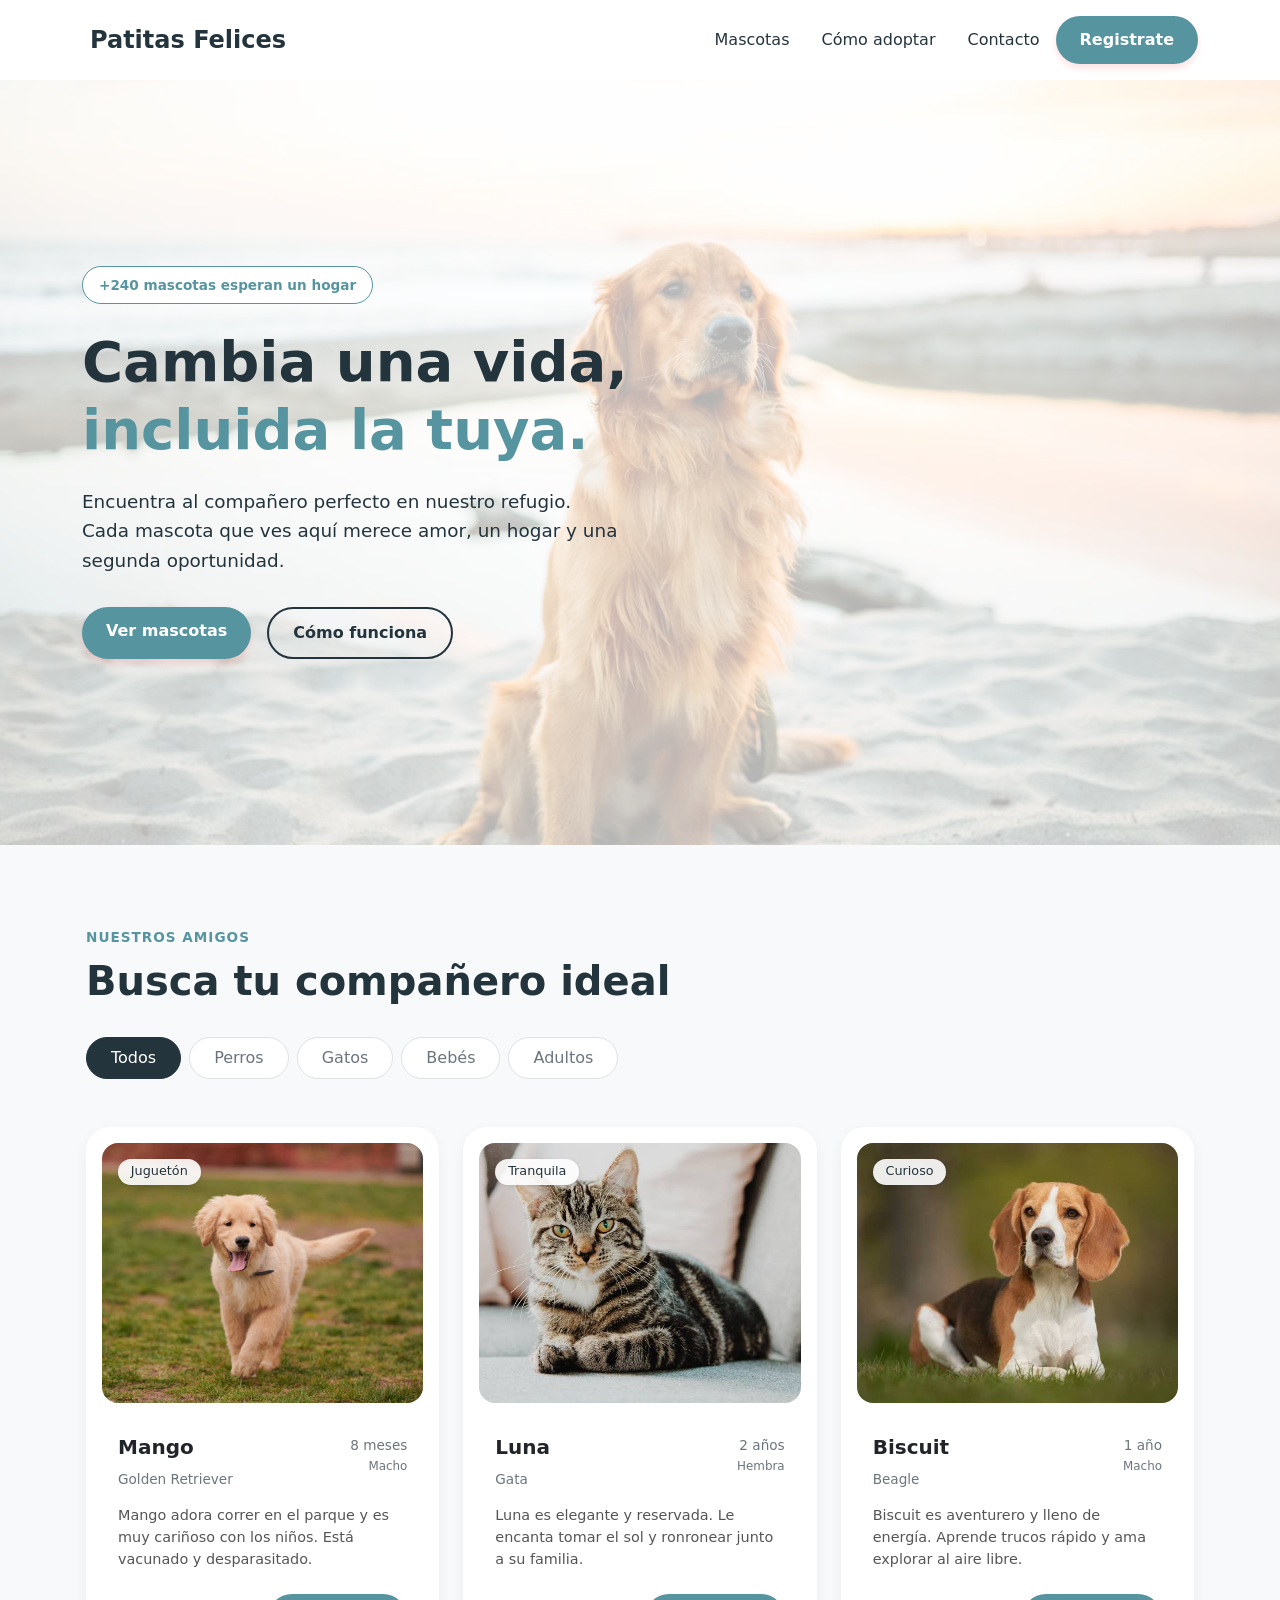
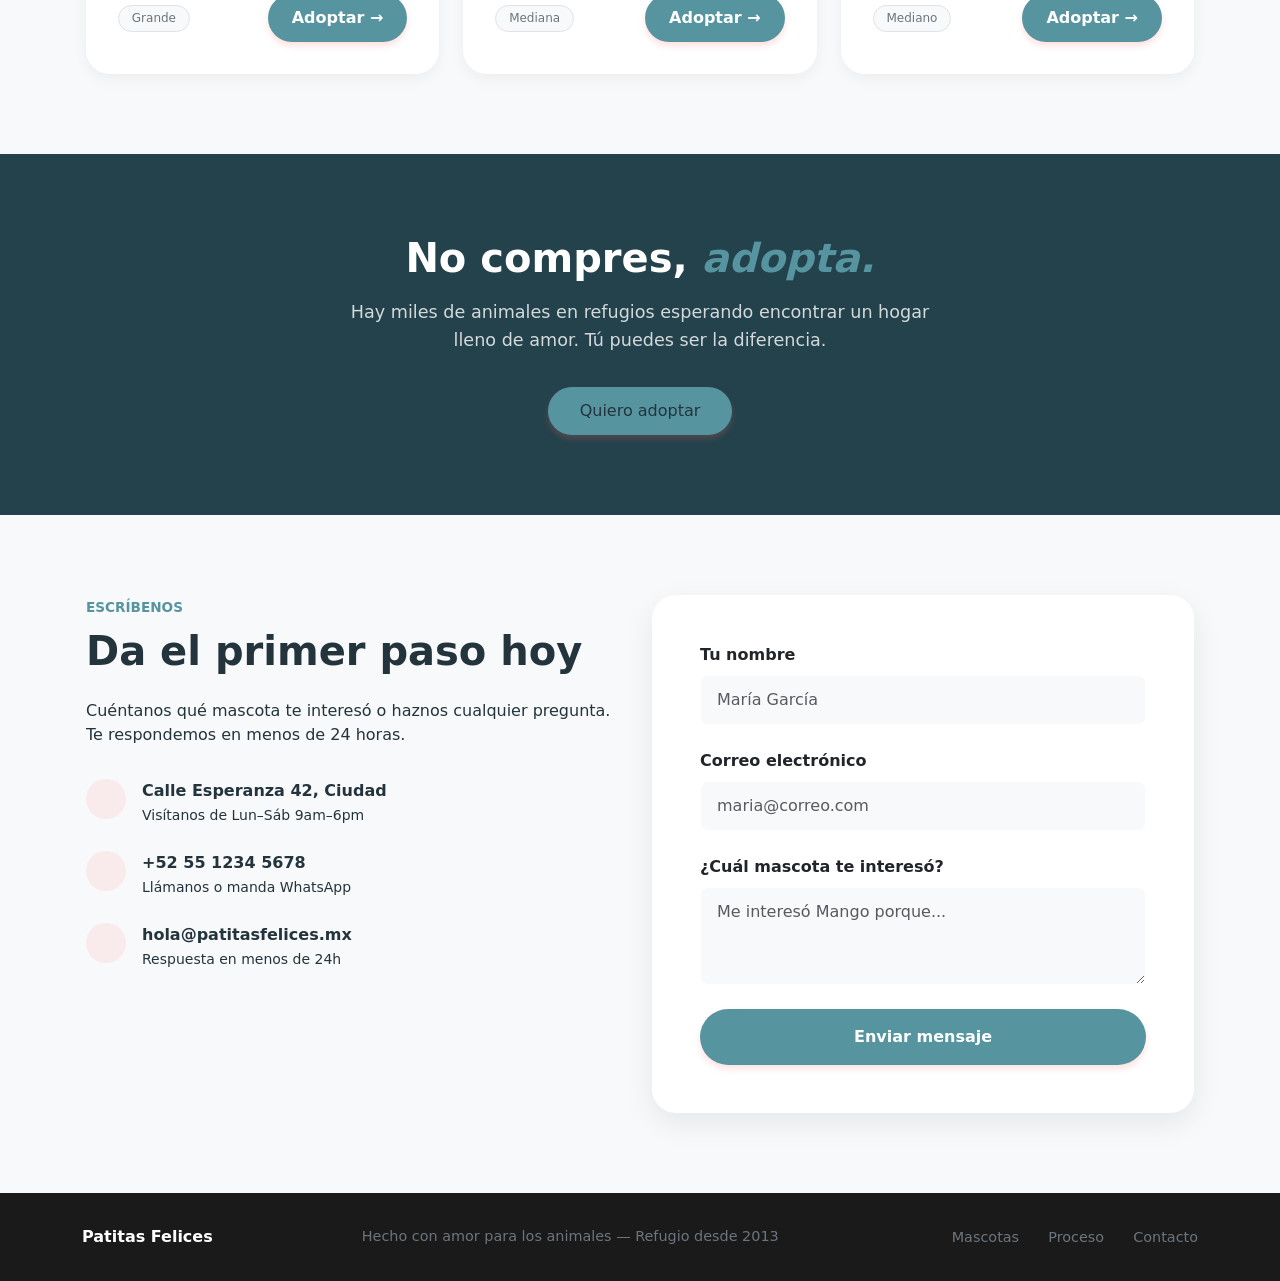
==== index.html @ 2937ca24 "Add files via upload" ====
<!DOCTYPE html>
<html lang="es">
<head>
    <meta charset="UTF-8">
    <meta name="viewport" content="width=device-width, initial-scale=1.0">
    <title>Patitas Felices - Inicio</title>
    <link href="https://cdn.jsdelivr.net/npm/bootstrap@5.3.2/dist/css/bootstrap.min.css" rel="stylesheet">
    <link rel="stylesheet" href="https://cdn.jsdelivr.net/npm/bootstrap-icons@1.11.1/font/bootstrap-icons.css">
    <link rel="stylesheet" href="estilos/sytless.css">
</head>

<body>

    <nav class="navbar navbar-expand-lg">
        <div class="container">
            <a class="navbar-brand" href="index.html">
                <span></span> Patitas Felices
            </a>
            <button class="navbar-toggler" type="button" data-bs-toggle="collapse" data-bs-target="#navbarNav">
                <span class="navbar-toggler-icon"></span>
            </button>
            <div class="collapse navbar-collapse" id="navbarNav">
                <ul class="navbar-nav ms-auto align-items-lg-center">
                    <li class="nav-item"><a class="nav-link" href="paginas/mascotas.html">Mascotas</a></li>
                    <li class="nav-item"><a class="nav-link" href="paginas/adoptar.html">Cómo adoptar</a></li>
                    <li class="nav-item"><a class="nav-link" href="paginas/contacto.html">Contacto</a></li>
                    <li class="nav-item">
                        <button class="btn custom-btn">Registrate</button>
                    </li>
                </ul>
            </div>
        </div>
    </nav>

    <header class="hero-section position-relative overflow-hidden">
        <img src="Img/perro.jpg" alt="Fondo Patitas Felices" class="hero-bg-img">
        
        <div class="hero-overlay d-flex align-items-center">
            <div class="container">
                <div class="row">
                    <div class="col-lg-7 col-md-9">
                        <div class="hero-badge">
                            +240 mascotas esperan un hogar
                        </div>
                        <h1>Cambia una vida, <span>incluida la tuya.</span></h1>
                        <p>Encuentra al compañero perfecto en nuestro refugio. Cada mascota que ves aquí merece amor, un hogar y una segunda oportunidad.</p>
                        <div class="hero-buttons">
                            <a href="mascotas.html" class="btn custom-btn">Ver mascotas</a>
                            <a href="adoptar.html" class="btn custom-btn-outline">Cómo funciona</a>
                        </div>
                    </div>
                </div>
            </div>
        </div>
    </header>

    <section class="container mascotas-section">
        <div class="section-title">
            <span>NUESTROS AMIGOS</span>
            <h2>Busca tu compañero ideal</h2>
        </div>

        <div class="filter-buttons">
            <button class="btn active">Todos</button>
            <button class="btn">Perros</button>
            <button class="btn">Gatos</button>
            <button class="btn">Bebés</button>
            <button class="btn">Adultos</button>
        </div>

        <div class="row">
            <div class="col-md-4">
                <div class="card mascota-card">
                    <div class="card-img-container">
                        <img src="Img/perrito1.jpg" class="img-fluid" alt="Mango">
                        <span class="badge custom-badge">Juguetón</span>
                    </div>
                    <div class="card-body">
                        <h3>Mango</h3>
                        <span class="mascota-edad">8 meses<br><small>Macho</small></span>
                        <p class="mascota-raza">Golden Retriever</p>
                        <p class="mascota-desc">Mango adora correr en el parque y es muy cariñoso con los niños. Está vacunado y desparasitado.</p>
                        <div class="card-actions">
                            <span class="badge size-badge">Grande</span>
                            <button class="btn custom-btn" data-bs-toggle="modal" data-bs-target="#modalAdopcion">Adoptar &rarr;</button>
                        </div>
                    </div>
                </div>
            </div>

            <div class="col-md-4">
                <div class="card mascota-card">
                    <div class="card-img-container">
                        <img src="Img/gato1.jpg" class="img-fluid" alt="Luna">
                        <span class="badge custom-badge">Tranquila</span>
                    </div>
                    <div class="card-body">
                        <h3>Luna</h3>
                        <span class="mascota-edad">2 años<br><small>Hembra</small></span>
                        <p class="mascota-raza">Gata</p>
                        <p class="mascota-desc">Luna es elegante y reservada. Le encanta tomar el sol y ronronear junto a su familia.</p>
                        <div class="card-actions">
                            <span class="badge size-badge">Mediana</span>
                            <button class="btn custom-btn" data-bs-toggle="modal" data-bs-target="#modalAdopcion">Adoptar &rarr;</button>
                        </div>
                    </div>
                </div>
            </div>

            <div class="col-md-4">
                <div class="card mascota-card">
                    <div class="card-img-container">
                        <img src="Img/perro3.jpg" class="img-fluid" alt="Biscuit">
                        <span class="badge custom-badge">Curioso</span>
                    </div>
                    <div class="card-body">
                        <h3>Biscuit</h3>
                        <span class="mascota-edad">1 año<br><small>Macho</small></span>
                        <p class="mascota-raza">Beagle</p>
                        <p class="mascota-desc">Biscuit es aventurero y lleno de energía. Aprende trucos rápido y ama explorar al aire libre.</p>
                        <div class="card-actions">
                            <span class="badge size-badge">Mediano</span>
                            <button class="btn custom-btn" data-bs-toggle="modal" data-bs-target="#modalAdopcion">Adoptar &rarr;</button>
                        </div>
                    </div>
                </div>
            </div>
        </div>
    </section>

    <section class="banner-adopcion">
        <div class="container banner-content">
            <h2>No compres, <span>adopta.</span></h2>
            <p>Hay miles de animales en refugios esperando encontrar un hogar lleno de amor. Tú puedes ser la diferencia.</p>
            <button class="btn custom-btn"><a class="nav-link" href="mascotas.html">Quiero adoptar</a></button>
        </div>
    </section>

    <section id="contacto" class="container contacto-section">
        <div class="row">
            <div class="col-lg-6 contacto-info">
                <span>ESCRÍBENOS</span>
                <h2>Da el primer paso hoy</h2>
                <p>Cuéntanos qué mascota te interesó o haznos cualquier pregunta. Te respondemos en menos de 24 horas.</p>

                <ul class="lista-contacto">
                    <li>
                        <div class="icono-contacto"></div>
                        <div>
                            <strong>Calle Esperanza 42, Ciudad</strong><br>
                            <small>Visítanos de Lun–Sáb 9am–6pm</small>
                        </div>
                    </li>
                    <li>
                        <div class="icono-contacto"></div>
                        <div>
                            <strong>+52 55 1234 5678</strong><br>
                            <small>Llámanos o manda WhatsApp</small>
                        </div>
                    </li>
                    <li>
                        <div class="icono-contacto"></div>
                        <div>
                            <strong>hola@patitasfelices.mx</strong><br>
                            <small>Respuesta en menos de 24h</small>
                        </div>
                    </li>
                </ul>
            </div>

            <div class="col-lg-6">
                <div class="card form-card">
                    <div class="card-body">
                        <form id="formContacto">
                            <div class="form-group">
                                <label class="form-label">Tu nombre</label>
                                <input type="text" class="form-control" placeholder="María García" required>
                            </div>
                            <div class="form-group">
                                <label class="form-label">Correo electrónico</label>
                                <input type="email" class="form-control" placeholder="maria@correo.com" required>
                            </div>
                            <div class="form-group">
                                <label class="form-label">¿Cuál mascota te interesó?</label>
                                <textarea class="form-control" rows="3" placeholder="Me interesó Mango porque..." required></textarea>
                            </div>
                            <button type="submit" class="btn custom-btn">Enviar mensaje</button>
                        </form>
                    </div>
                </div>
            </div>
        </div>
    </section>

    <footer class="footer-section">
        <div class="container footer-content">
            <div class="footer-logo">
                <span>Patitas Felices</span>
            </div>
            <p>Hecho con amor para los animales — Refugio desde 2013</p>
            <div class="footer-links">
                <a href="catalogo.html">Mascotas</a>
                <a href="#contacto">Proceso</a>
                <a href="#contacto">Contacto</a>
            </div>
        </div>
    </footer>

    <div class="modal fade" id="modalAdopcion" tabindex="-1" aria-hidden="true">
        <div class="modal-dialog">
            <div class="modal-content">
                <div class="modal-header">
                    <h5 class="modal-title">Solicitud de Adopción</h5>
                    <button type="button" class="btn-close" data-bs-dismiss="modal" aria-label="Close"></button>
                </div>
                <div class="modal-body">
                    <form id="formAdopcionModal">
                        <div class="form-group">
                            <label class="form-label">Nombre Completo</label>
                            <input type="text" class="form-control" required placeholder="Ingresa tu nombre">
                        </div>
                        <div class="form-group">
                            <label class="form-label">Teléfono / Celular</label>
                            <input type="tel" class="form-control" required placeholder="Ej. 999888777">
                        </div>
                        <div class="form-group">
                            <label class="form-label">¿Por qué deseas adoptar?</label>
                            <textarea class="form-control" rows="3" required placeholder="Cuéntanos un poco sobre tu hogar..."></textarea>
                        </div>
                        <button type="submit" class="btn custom-btn">Enviar Solicitud</button>
                    </form>
                </div>
            </div>
        </div>
    </div>

    <script src="https://cdn.jsdelivr.net/npm/bootstrap@5.3.2/dist/js/bootstrap.bundle.min.js"></script>
    <script src="../Avance-1 mrc/Js/script.js"></script>

</body>
</html>
---- estilos/sytless.css ----
:root {
    --primary-color: #5695a0; /* Color coral/naranja */
    --primary-hover: #f16262;
    --dark-text: #24343d;
    --muted-text: #6c757d;
    --bg-light: #f8f9fa;
    --bg-dark: #24424c;
    --white: #ffffff;
    --border-radius-lg: 1.5rem;
    --border-radius-pill: 50px;
    --font-family: 'Segoe UI', system-ui, -apple-system, sans-serif;
}

body {
    font-family: var(--font-family);
    color: var(--dark-text);
    background-color: var(--bg-light);
}

/* =========================================
   BOTONES PERSONALIZADOS
   ========================================= */
.custom-btn, .custom-btn-outline {
    display: inline-block;
    padding: 0.75rem 1.5rem;
    border-radius: var(--border-radius-pill);
    font-weight: 600;
    text-decoration: none;
    text-align: center;
    cursor: pointer;
    border: none;
    transition: all 0.3s ease;
}

.custom-btn {
    background-color: var(--primary-color);
    color: var(--white);
    box-shadow: 0 4px 6px rgba(255, 107, 107, 0.2);
}

.custom-btn:hover {
    background-color: var(--primary-hover);
    color: var(--white);
    transform: translateY(-2px);
}

.custom-btn-outline {
    background-color: transparent;
    color: var(--dark-text);
    border: 2px solid var(--dark-text);
}

.custom-btn-outline:hover {
    background-color: var(--dark-text);
    color: var(--white);
}

/* =========================================
   NAVBAR
   ========================================= */
.navbar {
    background-color: var(--white);
    padding: 1rem 0;
    box-shadow: 0 2px 10px rgba(0,0,0,0.05);
    
}

.navbar-brand {
    font-weight: 700;
    font-size: 1.5rem;
    color: var(--dark-text) !important;
    display: flex;
    align-items: center;
    gap: 0.5rem;
}

.nav-link {
    font-weight: 500;
    color: var(--dark-text) !important;
    margin: 0 0.5rem;
    transition: color 0.3s ease;
}

.nav-link:hover {
    color: var(--primary-color) !important;
}

/* =========================================
   HERO SECTION
   ========================================= */
.hero-section {
    position: relative;
    min-height: 85vh;
    display: flex;
    align-items: center;
}

/* Imagen de fondo limpia que cubre toda la sección */
.hero-bg-img {
    position: absolute;
    top: 0;
    left: 0;
    width: 100%;
    height: 100%;
    object-fit: cover;
    object-position: center right;
    z-index: 1;
}

/* Capa plana de fondo sin degradados ni sombras */
.hero-overlay {
    position: relative;
    width: 100%;
    height: 100%;
    min-height: 85vh;
    background-color: rgba(255, 255, 255, 0.7);
    z-index: 2;
    padding: 4rem 0;
}

.hero-badge {
    display: inline-flex;
    align-items: center;
    background-color: var(--white);
    color: var(--primary-color);
    border: 1px solid var(--primary-color);
    padding: 0.5rem 1rem;
    border-radius: var(--border-radius-pill);
    font-weight: 700;
    font-size: 0.85rem;
    margin-bottom: 1.5rem;
}

.hero-section h1 {
    font-size: 3.5rem;
    font-weight: 800;
    line-height: 1.2;
    margin-bottom: 1.5rem;
    color: var(--dark-text);
}

.hero-section h1 span {
    color: var(--primary-color);
}

.hero-section p {
    font-size: 1.15rem;
    color: var(--dark-text);
    margin-bottom: 2rem;
    line-height: 1.6;
    max-width: 540px;
}

.hero-buttons {
    display: flex;
    gap: 1rem;
    flex-wrap: wrap;
}

/* =========================================
   SECCIÓN MASCOTAS & FILTROS
   ========================================= */
.mascotas-section {
    padding: 5rem 1rem;
}

.section-title {
    margin-bottom: 2rem;
}

.section-title span {
    color: var(--primary-color);
    font-weight: 700;
    font-size: 0.85rem;
    letter-spacing: 1px;
}

.section-title h2 {
    font-size: 2.5rem;
    font-weight: 800;
    margin-top: 0.5rem;
}

.filter-buttons {
    display: flex;
    gap: 0.5rem;
    flex-wrap: wrap;
    margin-bottom: 3rem;
}

.filter-buttons .btn {
    background-color: var(--white);
    border: 1px solid #dee2e6;
    color: var(--muted-text);
    border-radius: var(--border-radius-pill);
    padding: 0.5rem 1.5rem;
    transition: all 0.3s ease;
}

.filter-buttons .btn.active, 
.filter-buttons .btn:hover {
    background-color: var(--dark-text);
    color: var(--white);
    border-color: var(--dark-text);
}

/* Tarjetas de Mascotas */
.mascota-card {
    background: var(--white);
    border: none;
    border-radius: var(--border-radius-lg);
    padding: 1rem;
    box-shadow: 0 5px 15px rgba(0,0,0,0.05);
    height: 100%;
    transition: transform 0.3s ease, box-shadow 0.3s ease;
}

.mascota-card:hover {
    transform: translateY(-5px);
    box-shadow: 0 15px 30px rgba(0,0,0,0.1);
}

.card-img-container {
    position: relative;
    height: 260px;
    border-radius: 1rem;
    overflow: hidden;
    margin-bottom: 1rem;
}

.card-img-container img {
    width: 100%;
    height: 100%;
    object-fit: cover;
}

.custom-badge {
    position: absolute;
    top: 1rem;
    left: 1rem;
    background: rgba(255, 255, 255, 0.9);
    color: var(--dark-text);
    padding: 0.4rem 0.8rem;
    border-radius: var(--border-radius-pill);
    font-weight: 500;
    font-size: 0.8rem;
    box-shadow: 0 2px 5px rgba(0,0,0,0.1);
}

.mascota-card h3 {
    font-size: 1.25rem;
    font-weight: 700;
    margin: 0;
    display: inline-block;
}

.mascota-edad {
    float: right;
    text-align: right;
    color: var(--muted-text);
    font-size: 0.85rem;
}

.mascota-raza {
    color: var(--muted-text);
    font-size: 0.85rem;
    margin: 0.5rem 0 1rem 0;
}

.mascota-desc {
    color: #555;
    font-size: 0.9rem;
    line-height: 1.5;
    margin-bottom: 1.5rem;
}

.card-actions {
    display: flex;
    justify-content: space-between;
    align-items: center;
    margin-top: auto;
}

.size-badge {
    background: var(--bg-light);
    border: 1px solid #dee2e6;
    color: var(--muted-text);
    padding: 0.4rem 0.8rem;
    border-radius: var(--border-radius-pill);
    font-weight: 400;
}

/* =========================================
   BANNER ADOPCIÓN
   ========================================= */
.banner-adopcion {
    background-color: var(--bg-dark);
    color: var(--white);
    text-align: center;
    padding: 5rem 1rem;
}

.banner-icon {
    font-size: 2.5rem;
    margin-bottom: 1rem;
}

.banner-adopcion h2 {
    font-size: 2.5rem;
    font-weight: 800;
    margin-bottom: 1rem;
}

.banner-adopcion span {
    color: var(--primary-color);
    font-style: italic;
}

.banner-adopcion p {
    font-size: 1.1rem;
    opacity: 0.8;
    max-width: 600px;
    margin: 0 auto 2rem auto;
    line-height: 1.6;
}

/* =========================================
   SECCIÓN CONTACTO
   ========================================= */
.contacto-section {
    padding: 5rem 1rem;
}

.contacto-info {
    margin-bottom: 3rem;
}

.contacto-info > span {
    color: var(--primary-color);
    font-weight: 700;
    font-size: 0.85rem;
}

.contacto-info h2 {
    font-size: 2.5rem;
    font-weight: 800;
    margin: 0.5rem 0 1.5rem 0;
}

.lista-contacto {
    list-style: none;
    padding: 0;
    margin-top: 2rem;
    display: flex;
    flex-direction: column;
    gap: 1.5rem;
}

.lista-contacto li {
    display: flex;
    align-items: flex-start;
    gap: 1rem;
}

.icono-contacto {
    background-color: rgba(255, 107, 107, 0.1);
    color: var(--primary-color);
    width: 40px;
    height: 40px;
    border-radius: 50%;
    display: flex;
    align-items: center;
    justify-content: center;
    font-size: 1.2rem;
}

.form-card {
    background: var(--white);
    border: none;
    border-radius: var(--border-radius-lg);
    box-shadow: 0 10px 30px rgba(0,0,0,0.08);
    padding: 2rem;
}

.form-group {
    margin-bottom: 1.5rem;
}

.form-label {
    font-weight: 600;
    margin-bottom: 0.5rem;
    display: block;
}

.form-control {
    width: 100%;
    padding: 0.75rem 1rem;
    background-color: var(--bg-light);
    border: 1px solid transparent;
    border-radius: 0.5rem;
    transition: border-color 0.3s ease;
}

.form-control:focus {
    outline: none;
    border-color: var(--primary-color);
    background-color: var(--white);
}

.form-card .custom-btn {
    width: 100%;
    padding: 1rem;
}

/* =========================================
   FOOTER
   ========================================= */
.footer-section {
    background-color: #1a1a1a;
    color: var(--white);
    padding: 2rem 0;
}

.footer-content {
    display: flex;
    justify-content: space-between;
    align-items: center;
    flex-wrap: wrap;
    gap: 1rem;
}

.footer-logo {
    display: flex;
    align-items: center;
    gap: 0.5rem;
    font-weight: 700;
}

.footer-section p {
    margin: 0;
    color: var(--muted-text);
    font-size: 0.9rem;
}

.footer-links a {
    color: var(--muted-text);
    text-decoration: none;
    margin-left: 1.5rem;
    font-size: 0.9rem;
    transition: color 0.3s ease;
}

.footer-links a:hover {
    color: var(--white);
}

/* =========================================
   MODAL DETALLES DE MASCOTA
   ========================================= */

.modal-content {
 
 
transition: transform 0.3s ease;
.modal-header { background-color: var(--primary-color); border-bottom: none; padding: 1.2rem 1.5rem; }

}

.modal.show .modal-dialog {
    transform: translateY(0);
}
    


/* =========================================
   PÁGINA: CÓMO ADOPTAR
   ========================================= */

.adopt-process-section {
    padding: 4rem 0;
    text-align: center;
}

.process-header {
    margin-bottom: 3.5rem;
}

.process-header span {
    color: var(--primary-color, #0d6efd); /* Asegúrate de tener esta variable definida */
    font-weight: 700;
    letter-spacing: 1px;
}

.process-header h2 {
    font-weight: 800;
    margin-top: 0.5rem;
}

.process-header p {
    color: var(--muted-text, #6c757d);
    max-width: 600px;
    margin: 1rem auto 0 auto;
}

.step-card {
    background: var(--white, #ffffff);
    padding: 2rem 1.5rem;
    border-radius: 1rem; /* var(--border-radius-lg) */
    box-shadow: 0 5px 15px rgba(0,0,0,0.05);
    position: relative;
    height: 100%;
    display: flex;
    flex-direction: column; /* Asegura que el contenido interno de la tarjeta se alinee bien */
}

.step-number {
    background-color: var(--primary-color, #0d6efd);
    color: var(--white, #ffffff);
    width: 40px;
    height: 40px;
    border-radius: 50%;
    display: flex;
    align-items: center;
    justify-content: center;
    font-size: 1.2rem;
    font-weight: bold;
    position: absolute;
    top: -20px;
    left: 50%;
    transform: translateX(-50%);
}

.step-img-placeholder {
    background-color: var(--bg-light, #f8f9fa);
    height: 160px;
    border-radius: 1rem;
    margin: 1.5rem 0;
    border: 2px dashed #dee2e6;
    overflow: hidden;
}

.step-img-placeholder img {
    width: 100%;
    height: 100%;
    object-fit: cover;
}

.step-card h3 {
    font-size: 1.15rem;
    font-weight: 700;
    margin-bottom: 0.5rem;
}

.step-card p {
    color: var(--muted-text, #6c757d);
    font-size: 0.9rem;
}   margin: 0;
 


/* =========================================
   MEDIA QUERIES (Responsividad)
   ========================================= */
@media (max-width: 991px) {
    .hero-section h1 {
        font-size: 2.8rem;
    }

    .hero-floating-card {
        left: 0;
    }

    .footer-content {
        flex-direction: column;
        text-align: center;
    }

    .footer-links a {
        margin: 0 0.75rem;
 

   }
}
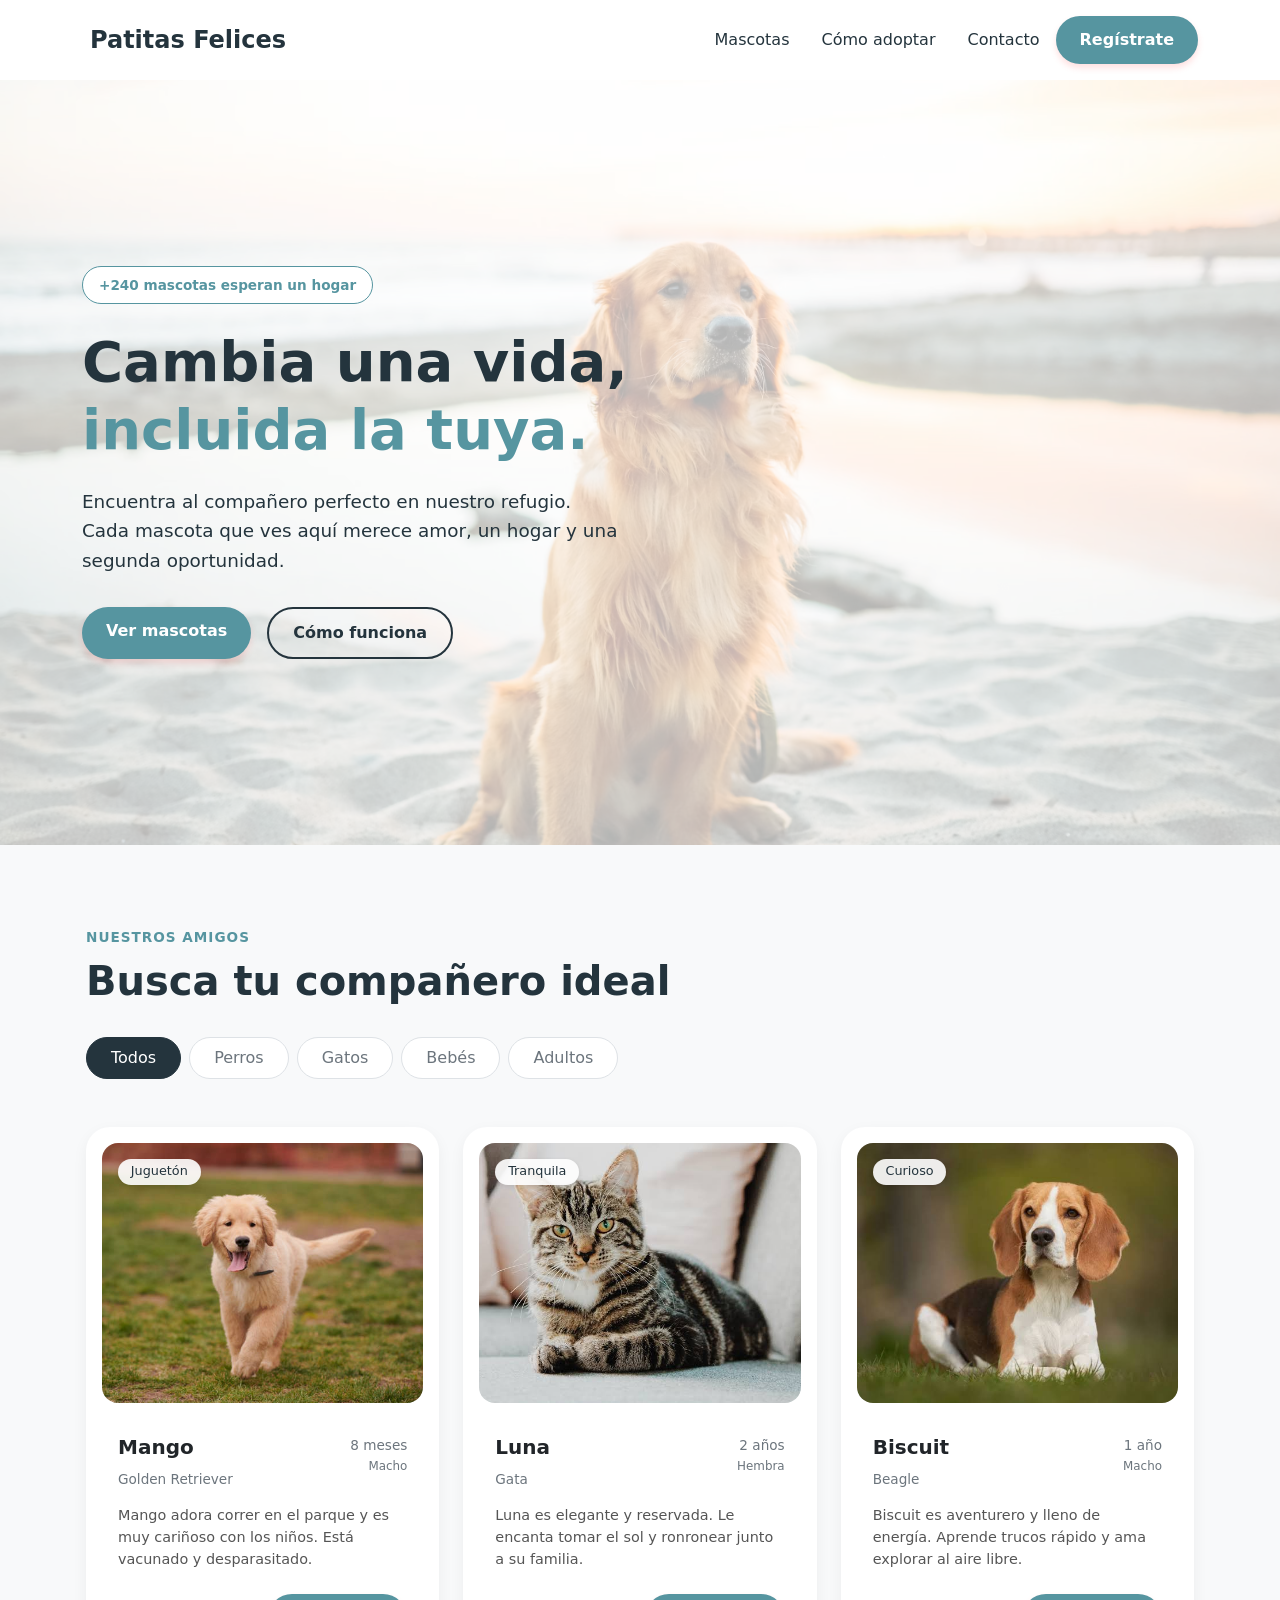
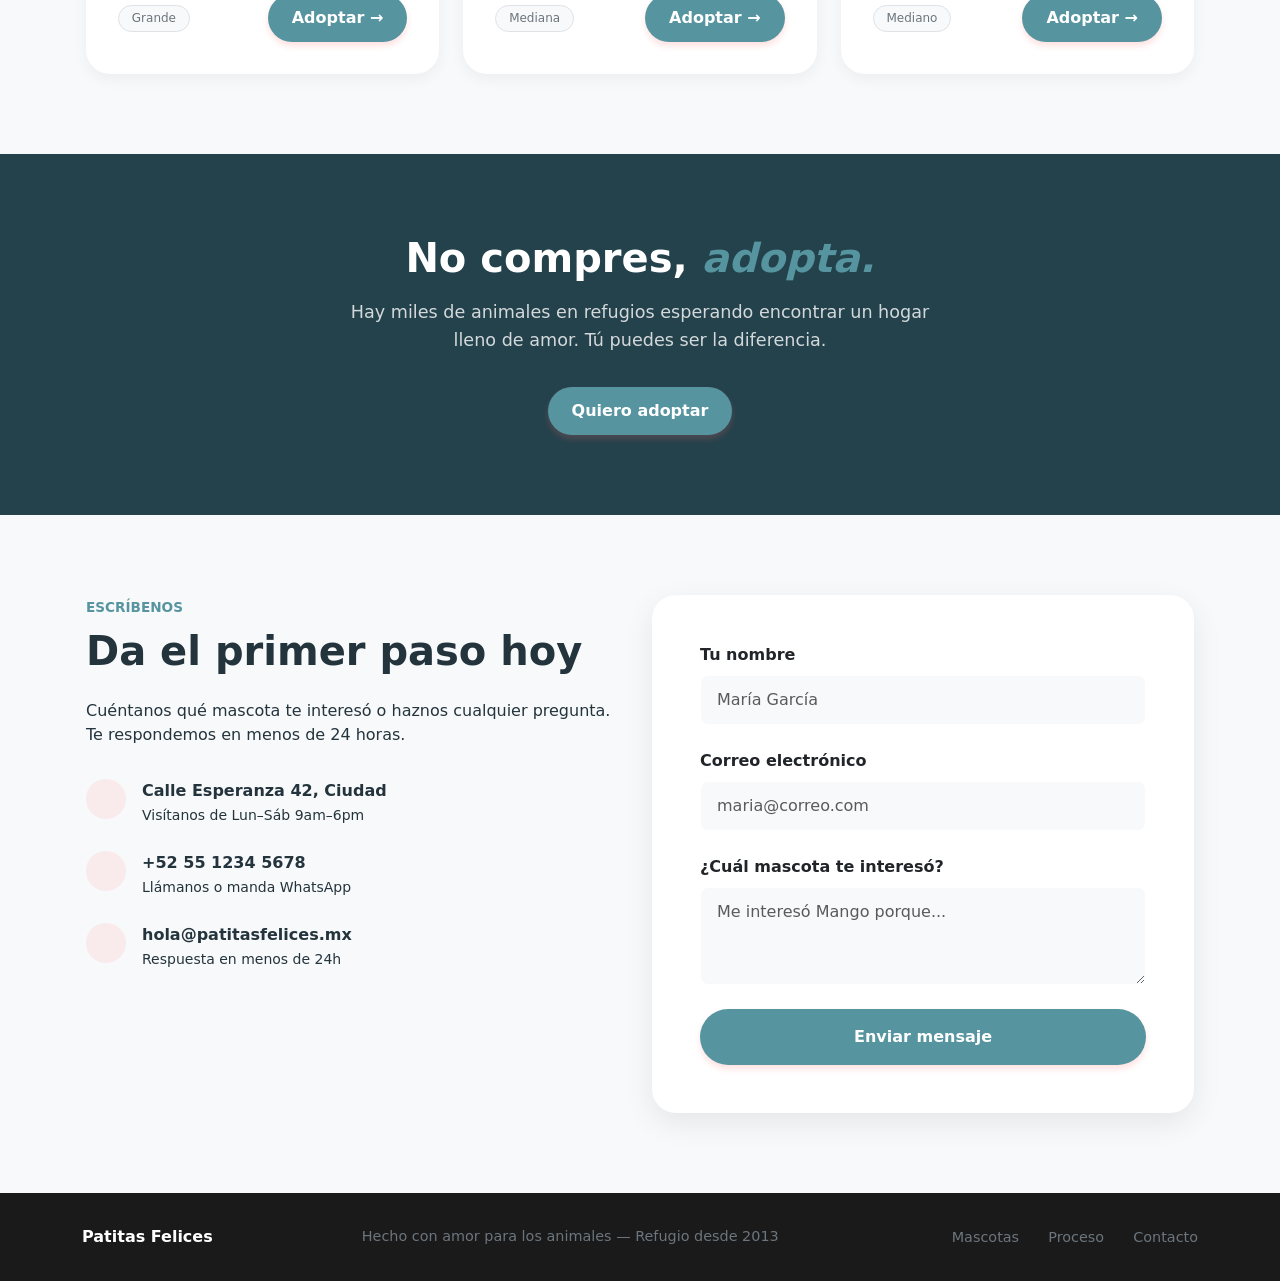
==== commit 83afae1f: "primer commit" ====
--- a/index.html
+++ b/index.html
@@ -25,7 +25,7 @@
                     <li class="nav-item"><a class="nav-link" href="paginas/adoptar.html">Cómo adoptar</a></li>
                     <li class="nav-item"><a class="nav-link" href="paginas/contacto.html">Contacto</a></li>
                     <li class="nav-item">
-                        <button class="btn custom-btn">Registrate</button>
+                        <a href="paginas/cuentas/login.html" class="btn custom-btn">Regístrate</a>
                     </li>
                 </ul>
             </div>
@@ -45,8 +45,8 @@
                         <h1>Cambia una vida, <span>incluida la tuya.</span></h1>
                         <p>Encuentra al compañero perfecto en nuestro refugio. Cada mascota que ves aquí merece amor, un hogar y una segunda oportunidad.</p>
                         <div class="hero-buttons">
-                            <a href="mascotas.html" class="btn custom-btn">Ver mascotas</a>
-                            <a href="adoptar.html" class="btn custom-btn-outline">Cómo funciona</a>
+                            <a href="paginas/mascotas.html" class="btn custom-btn">Ver mascotas</a>
+                            <a href="paginas/adoptar.html" class="btn custom-btn-outline">Cómo funciona</a>
                         </div>
                     </div>
                 </div>
@@ -132,7 +132,7 @@
         <div class="container banner-content">
             <h2>No compres, <span>adopta.</span></h2>
             <p>Hay miles de animales en refugios esperando encontrar un hogar lleno de amor. Tú puedes ser la diferencia.</p>
-            <button class="btn custom-btn"><a class="nav-link" href="mascotas.html">Quiero adoptar</a></button>
+            <a class="btn custom-btn" href="paginas/mascotas.html">Quiero adoptar</a>
         </div>
     </section>
 
@@ -199,9 +199,9 @@
             </div>
             <p>Hecho con amor para los animales — Refugio desde 2013</p>
             <div class="footer-links">
-                <a href="catalogo.html">Mascotas</a>
-                <a href="#contacto">Proceso</a>
-                <a href="#contacto">Contacto</a>
+                <a href="paginas/mascotas.html">Mascotas</a>
+                <a href="paginas/adoptar.html">Proceso</a>
+                <a href="paginas/contacto.html">Contacto</a>
             </div>
         </div>
     </footer>
@@ -235,7 +235,7 @@
     </div>
 
     <script src="https://cdn.jsdelivr.net/npm/bootstrap@5.3.2/dist/js/bootstrap.bundle.min.js"></script>
-    <script src="../Avance-1 mrc/Js/script.js"></script>
+    <script src="Js/script.js"></script>
 
 </body>
 </html>
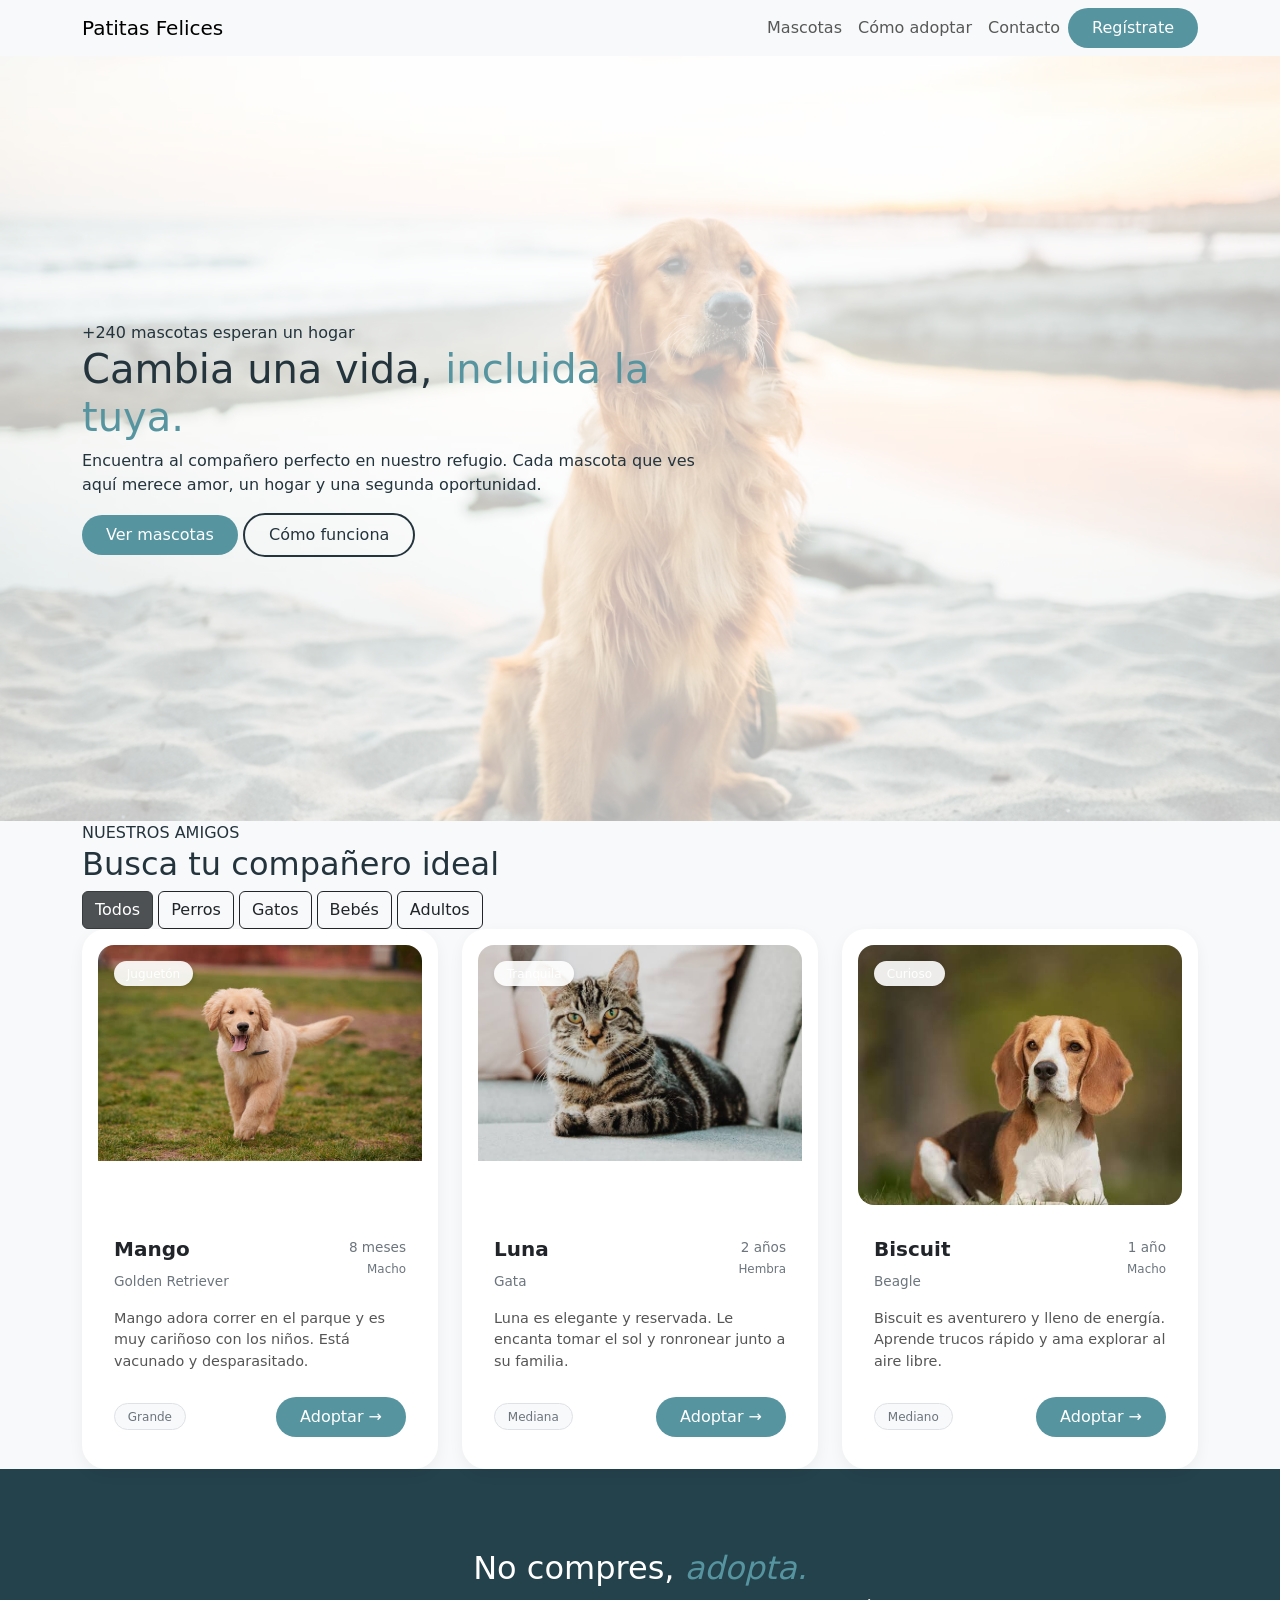
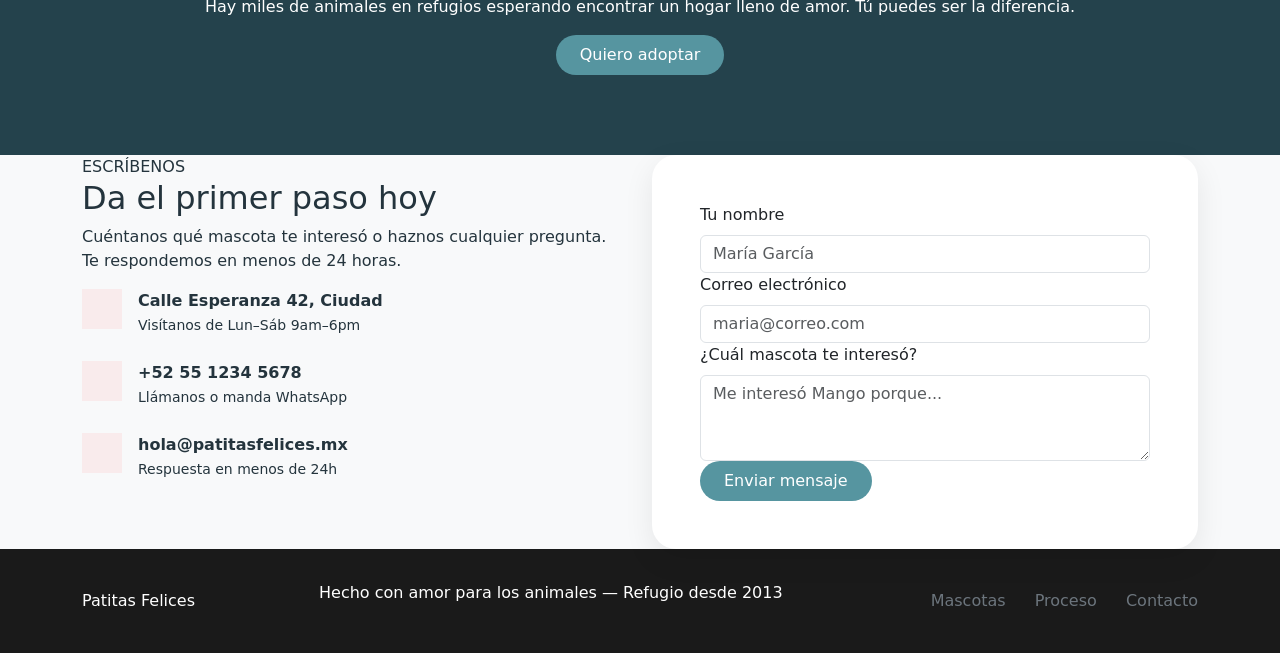
==== commit c526925b: "ultimo de verdad?" ====
--- a/index.html
+++ b/index.html
@@ -61,11 +61,11 @@
         </div>
 
         <div class="filter-buttons">
-            <button class="btn active">Todos</button>
-            <button class="btn">Perros</button>
-            <button class="btn">Gatos</button>
-            <button class="btn">Bebés</button>
-            <button class="btn">Adultos</button>
+            <button class="btn btn-dark active">Todos</button>
+            <button class="btn btn-outline-dark">Perros</button>
+            <button class="btn btn-outline-dark">Gatos</button>
+            <button class="btn btn-outline-dark">Bebés</button>
+            <button class="btn btn-outline-dark">Adultos</button>
         </div>
 
         <div class="row">
--- a/estilos/sytless.css
+++ b/estilos/sytless.css
@@ -1,583 +1,220 @@
-:root {
-    --primary-color: #5695a0; /* Color coral/naranja */
-    --primary-hover: #f16262;
-    --dark-text: #24343d;
-    --muted-text: #6c757d;
-    --bg-light: #f8f9fa;
-    --bg-dark: #24424c;
-    --white: #ffffff;
-    --border-radius-lg: 1.5rem;
-    --border-radius-pill: 50px;
-    --font-family: 'Segoe UI', system-ui, -apple-system, sans-serif;
-}
-
-body {
-    font-family: var(--font-family);
-    color: var(--dark-text);
-    background-color: var(--bg-light);
-}
-
-/* =========================================
-   BOTONES PERSONALIZADOS
-   ========================================= */
-.custom-btn, .custom-btn-outline {
-    display: inline-block;
-    padding: 0.75rem 1.5rem;
-    border-radius: var(--border-radius-pill);
-    font-weight: 600;
-    text-decoration: none;
-    text-align: center;
-    cursor: pointer;
-    border: none;
-    transition: all 0.3s ease;
-}
-
-.custom-btn {
-    background-color: var(--primary-color);
-    color: var(--white);
-    box-shadow: 0 4px 6px rgba(255, 107, 107, 0.2);
-}
-
-.custom-btn:hover {
-    background-color: var(--primary-hover);
-    color: var(--white);
-    transform: translateY(-2px);
-}
-
-.custom-btn-outline {
-    background-color: transparent;
-    color: var(--dark-text);
-    border: 2px solid var(--dark-text);
-}
-
-.custom-btn-outline:hover {
-    background-color: var(--dark-text);
-    color: var(--white);
-}
-
-/* =========================================
-   NAVBAR
-   ========================================= */
-.navbar {
-    background-color: var(--white);
-    padding: 1rem 0;
-    box-shadow: 0 2px 10px rgba(0,0,0,0.05);
-    
-}
-
-.navbar-brand {
-    font-weight: 700;
-    font-size: 1.5rem;
-    color: var(--dark-text) !important;
-    display: flex;
-    align-items: center;
-    gap: 0.5rem;
-}
-
-.nav-link {
-    font-weight: 500;
-    color: var(--dark-text) !important;
-    margin: 0 0.5rem;
-    transition: color 0.3s ease;
-}
-
-.nav-link:hover {
-    color: var(--primary-color) !important;
-}
-
-/* =========================================
-   HERO SECTION
-   ========================================= */
-.hero-section {
-    position: relative;
-    min-height: 85vh;
-    display: flex;
-    align-items: center;
-}
-
-/* Imagen de fondo limpia que cubre toda la sección */
-.hero-bg-img {
-    position: absolute;
-    top: 0;
-    left: 0;
-    width: 100%;
-    height: 100%;
-    object-fit: cover;
-    object-position: center right;
-    z-index: 1;
-}
-
-/* Capa plana de fondo sin degradados ni sombras */
-.hero-overlay {
-    position: relative;
-    width: 100%;
-    height: 100%;
-    min-height: 85vh;
-    background-color: rgba(255, 255, 255, 0.7);
-    z-index: 2;
-    padding: 4rem 0;
-}
-
-.hero-badge {
-    display: inline-flex;
-    align-items: center;
-    background-color: var(--white);
-    color: var(--primary-color);
-    border: 1px solid var(--primary-color);
-    padding: 0.5rem 1rem;
-    border-radius: var(--border-radius-pill);
-    font-weight: 700;
-    font-size: 0.85rem;
-    margin-bottom: 1.5rem;
-}
-
-.hero-section h1 {
-    font-size: 3.5rem;
-    font-weight: 800;
-    line-height: 1.2;
-    margin-bottom: 1.5rem;
-    color: var(--dark-text);
-}
-
-.hero-section h1 span {
-    color: var(--primary-color);
-}
-
-.hero-section p {
-    font-size: 1.15rem;
-    color: var(--dark-text);
-    margin-bottom: 2rem;
-    line-height: 1.6;
-    max-width: 540px;
-}
-
-.hero-buttons {
-    display: flex;
-    gap: 1rem;
-    flex-wrap: wrap;
-}
-
-/* =========================================
-   SECCIÓN MASCOTAS & FILTROS
-   ========================================= */
-.mascotas-section {
-    padding: 5rem 1rem;
-}
-
-.section-title {
-    margin-bottom: 2rem;
-}
-
-.section-title span {
-    color: var(--primary-color);
-    font-weight: 700;
-    font-size: 0.85rem;
-    letter-spacing: 1px;
-}
-
-.section-title h2 {
-    font-size: 2.5rem;
-    font-weight: 800;
-    margin-top: 0.5rem;
-}
-
-.filter-buttons {
-    display: flex;
-    gap: 0.5rem;
-    flex-wrap: wrap;
-    margin-bottom: 3rem;
-}
-
-.filter-buttons .btn {
-    background-color: var(--white);
-    border: 1px solid #dee2e6;
-    color: var(--muted-text);
-    border-radius: var(--border-radius-pill);
-    padding: 0.5rem 1.5rem;
-    transition: all 0.3s ease;
-}
-
-.filter-buttons .btn.active, 
-.filter-buttons .btn:hover {
-    background-color: var(--dark-text);
-    color: var(--white);
-    border-color: var(--dark-text);
-}
-
-/* Tarjetas de Mascotas */
-.mascota-card {
-    background: var(--white);
-    border: none;
-    border-radius: var(--border-radius-lg);
-    padding: 1rem;
-    box-shadow: 0 5px 15px rgba(0,0,0,0.05);
-    height: 100%;
-    transition: transform 0.3s ease, box-shadow 0.3s ease;
-}
-
-.mascota-card:hover {
-    transform: translateY(-5px);
-    box-shadow: 0 15px 30px rgba(0,0,0,0.1);
-}
-
-.card-img-container {
-    position: relative;
-    height: 260px;
-    border-radius: 1rem;
-    overflow: hidden;
-    margin-bottom: 1rem;
-}
-
-.card-img-container img {
-    width: 100%;
-    height: 100%;
-    object-fit: cover;
-}
-
-.custom-badge {
-    position: absolute;
-    top: 1rem;
-    left: 1rem;
-    background: rgba(255, 255, 255, 0.9);
-    color: var(--dark-text);
-    padding: 0.4rem 0.8rem;
-    border-radius: var(--border-radius-pill);
-    font-weight: 500;
-    font-size: 0.8rem;
-    box-shadow: 0 2px 5px rgba(0,0,0,0.1);
-}
-
-.mascota-card h3 {
-    font-size: 1.25rem;
-    font-weight: 700;
-    margin: 0;
-    display: inline-block;
-}
-
-.mascota-edad {
-    float: right;
-    text-align: right;
-    color: var(--muted-text);
-    font-size: 0.85rem;
-}
-
-.mascota-raza {
-    color: var(--muted-text);
-    font-size: 0.85rem;
-    margin: 0.5rem 0 1rem 0;
-}
-
-.mascota-desc {
-    color: #555;
-    font-size: 0.9rem;
-    line-height: 1.5;
-    margin-bottom: 1.5rem;
-}
-
-.card-actions {
-    display: flex;
-    justify-content: space-between;
-    align-items: center;
-    margin-top: auto;
-}
-
-.size-badge {
-    background: var(--bg-light);
-    border: 1px solid #dee2e6;
-    color: var(--muted-text);
-    padding: 0.4rem 0.8rem;
-    border-radius: var(--border-radius-pill);
-    font-weight: 400;
-}
-
-/* =========================================
-   BANNER ADOPCIÓN
-   ========================================= */
-.banner-adopcion {
-    background-color: var(--bg-dark);
-    color: var(--white);
-    text-align: center;
-    padding: 5rem 1rem;
-}
-
-.banner-icon {
-    font-size: 2.5rem;
-    margin-bottom: 1rem;
-}
-
-.banner-adopcion h2 {
-    font-size: 2.5rem;
-    font-weight: 800;
-    margin-bottom: 1rem;
-}
-
-.banner-adopcion span {
-    color: var(--primary-color);
-    font-style: italic;
-}
-
-.banner-adopcion p {
-    font-size: 1.1rem;
-    opacity: 0.8;
-    max-width: 600px;
-    margin: 0 auto 2rem auto;
-    line-height: 1.6;
-}
-
-/* =========================================
-   SECCIÓN CONTACTO
-   ========================================= */
-.contacto-section {
-    padding: 5rem 1rem;
-}
-
-.contacto-info {
-    margin-bottom: 3rem;
-}
-
-.contacto-info > span {
-    color: var(--primary-color);
-    font-weight: 700;
-    font-size: 0.85rem;
-}
-
-.contacto-info h2 {
-    font-size: 2.5rem;
-    font-weight: 800;
-    margin: 0.5rem 0 1.5rem 0;
-}
-
-.lista-contacto {
-    list-style: none;
-    padding: 0;
-    margin-top: 2rem;
-    display: flex;
-    flex-direction: column;
-    gap: 1.5rem;
-}
-
-.lista-contacto li {
-    display: flex;
-    align-items: flex-start;
-    gap: 1rem;
-}
-
-.icono-contacto {
-    background-color: rgba(255, 107, 107, 0.1);
-    color: var(--primary-color);
-    width: 40px;
-    height: 40px;
-    border-radius: 50%;
-    display: flex;
-    align-items: center;
-    justify-content: center;
-    font-size: 1.2rem;
-}
-
-.form-card {
-    background: var(--white);
-    border: none;
-    border-radius: var(--border-radius-lg);
-    box-shadow: 0 10px 30px rgba(0,0,0,0.08);
-    padding: 2rem;
-}
-
-.form-group {
-    margin-bottom: 1.5rem;
-}
-
-.form-label {
-    font-weight: 600;
-    margin-bottom: 0.5rem;
-    display: block;
-}
-
-.form-control {
-    width: 100%;
-    padding: 0.75rem 1rem;
-    background-color: var(--bg-light);
-    border: 1px solid transparent;
-    border-radius: 0.5rem;
-    transition: border-color 0.3s ease;
-}
-
-.form-control:focus {
-    outline: none;
-    border-color: var(--primary-color);
-    background-color: var(--white);
-}
-
-.form-card .custom-btn {
-    width: 100%;
-    padding: 1rem;
-}
-
-/* =========================================
-   FOOTER
-   ========================================= */
-.footer-section {
-    background-color: #1a1a1a;
-    color: var(--white);
-    padding: 2rem 0;
-}
-
-.footer-content {
-    display: flex;
-    justify-content: space-between;
-    align-items: center;
-    flex-wrap: wrap;
-    gap: 1rem;
-}
-
-.footer-logo {
-    display: flex;
-    align-items: center;
-    gap: 0.5rem;
-    font-weight: 700;
-}
-
-.footer-section p {
-    margin: 0;
-    color: var(--muted-text);
-    font-size: 0.9rem;
-}
-
-.footer-links a {
-    color: var(--muted-text);
-    text-decoration: none;
-    margin-left: 1.5rem;
-    font-size: 0.9rem;
-    transition: color 0.3s ease;
-}
-
-.footer-links a:hover {
-    color: var(--white);
-}
-
-/* =========================================
-   MODAL DETALLES DE MASCOTA
-   ========================================= */
-
-.modal-content {
- 
- 
-transition: transform 0.3s ease;
-.modal-header { background-color: var(--primary-color); border-bottom: none; padding: 1.2rem 1.5rem; }
-
-}
-
-.modal.show .modal-dialog {
-    transform: translateY(0);
-}
-    
-
-
-/* =========================================
-   PÁGINA: CÓMO ADOPTAR
-   ========================================= */
-
-.adopt-process-section {
-    padding: 4rem 0;
-    text-align: center;
-}
-
-.process-header {
-    margin-bottom: 3.5rem;
-}
-
-.process-header span {
-    color: var(--primary-color, #0d6efd); /* Asegúrate de tener esta variable definida */
-    font-weight: 700;
-    letter-spacing: 1px;
-}
-
-.process-header h2 {
-    font-weight: 800;
-    margin-top: 0.5rem;
-}
-
-.process-header p {
-    color: var(--muted-text, #6c757d);
-    max-width: 600px;
-    margin: 1rem auto 0 auto;
-}
-
-.step-card {
-    background: var(--white, #ffffff);
-    padding: 2rem 1.5rem;
-    border-radius: 1rem; /* var(--border-radius-lg) */
-    box-shadow: 0 5px 15px rgba(0,0,0,0.05);
-    position: relative;
-    height: 100%;
-    display: flex;
-    flex-direction: column; /* Asegura que el contenido interno de la tarjeta se alinee bien */
-}
-
-.step-number {
-    background-color: var(--primary-color, #0d6efd);
-    color: var(--white, #ffffff);
-    width: 40px;
-    height: 40px;
-    border-radius: 50%;
-    display: flex;
-    align-items: center;
-    justify-content: center;
-    font-size: 1.2rem;
-    font-weight: bold;
-    position: absolute;
-    top: -20px;
-    left: 50%;
-    transform: translateX(-50%);
-}
-
-.step-img-placeholder {
-    background-color: var(--bg-light, #f8f9fa);
-    height: 160px;
-    border-radius: 1rem;
-    margin: 1.5rem 0;
-    border: 2px dashed #dee2e6;
-    overflow: hidden;
-}
-
-.step-img-placeholder img {
-    width: 100%;
-    height: 100%;
-    object-fit: cover;
-}
-
-.step-card h3 {
-    font-size: 1.15rem;
-    font-weight: 700;
-    margin-bottom: 0.5rem;
-}
-
-.step-card p {
-    color: var(--muted-text, #6c757d);
-    font-size: 0.9rem;
-}   margin: 0;
- 
-
-
-/* =========================================
-   MEDIA QUERIES (Responsividad)
-   ========================================= */
-@media (max-width: 991px) {
-    .hero-section h1 {
-        font-size: 2.8rem;
-    }
-
-    .hero-floating-card {
-        left: 0;
-    }
-
-    .footer-content {
-        flex-direction: column;
-        text-align: center;
-    }
-
-    .footer-links a {
-        margin: 0 0.75rem;
- 
-
-   }
+:root {
+    --primary-color: #5695a0;
+    --primary-hover: #f16262;
+    --dark-text: #24343d;
+}
+
+body {
+    color: var(--dark-text);
+    background-color: #f8f9fa;
+    font-family: 'Segoe UI', system-ui, -apple-system, sans-serif;
+}
+
+/* Custom Colors & Buttons (to keep the theme) */
+.custom-btn {
+    background-color: var(--primary-color);
+    color: white;
+    border-radius: 50px;
+    padding: 0.5rem 1.5rem;
+    border: none;
+    transition: 0.3s ease;
+}
+
+.custom-btn:hover {
+    background-color: var(--primary-hover);
+    color: white;
+    transform: translateY(-2px);
+}
+
+.custom-btn-outline {
+    border: 2px solid var(--dark-text);
+    color: var(--dark-text);
+    border-radius: 50px;
+    padding: 0.5rem 1.5rem;
+    background: transparent;
+    transition: 0.3s ease;
+}
+
+.custom-btn-outline:hover {
+    background-color: var(--dark-text);
+    color: white;
+}
+
+/* Hero Section */
+.hero-bg-img {
+    position: absolute;
+    top: 0;
+    left: 0;
+    width: 100%;
+    height: 100%;
+    object-fit: cover;
+    z-index: -1;
+}
+
+.hero-overlay {
+    background-color: rgba(255, 255, 255, 0.7);
+    min-height: 85vh;
+}
+
+.hero-section h1 span {
+    color: var(--primary-color);
+}
+
+/* Cards & Badges */
+.mascota-card {
+    border: none;
+    border-radius: 1.5rem;
+    padding: 1rem;
+    box-shadow: 0 5px 15px rgba(0,0,0,0.05);
+    height: 100%;
+    transition: transform 0.3s ease, box-shadow 0.3s ease;
+}
+
+.mascota-card:hover {
+    transform: translateY(-5px);
+    box-shadow: 0 15px 30px rgba(0,0,0,0.1) !important;
+}
+
+.card-img-container {
+    position: relative;
+    height: 260px;
+    border-radius: 1rem;
+    overflow: hidden;
+    margin-bottom: 1rem;
+}
+
+.card-img-container img {
+    object-fit: cover;
+}
+
+.custom-badge {
+    position: absolute;
+    top: 1rem;
+    left: 1rem;
+    background: rgba(255, 255, 255, 0.9);
+    padding: 0.4rem 0.8rem;
+    border-radius: 50px;
+    font-weight: 500;
+    box-shadow: 0 2px 5px rgba(0,0,0,0.1);
+}
+
+.mascota-card h3 { font-size: 1.25rem; font-weight: 700; margin: 0; display: inline-block; }
+.mascota-edad { float: right; text-align: right; color: #6c757d; font-size: 0.85rem; }
+.mascota-raza { color: #6c757d; font-size: 0.85rem; margin: 0.5rem 0 1rem 0; }
+.mascota-desc { color: #555; font-size: 0.9rem; line-height: 1.5; margin-bottom: 1.5rem; }
+.card-actions { display: flex; justify-content: space-between; align-items: center; margin-top: auto; }
+.size-badge { background: #f8f9fa; border: 1px solid #dee2e6; color: #6c757d; padding: 0.4rem 0.8rem; border-radius: 50px; font-weight: 400; }
+
+/* Iconos de Contacto */
+.icono-contacto {
+    background-color: rgba(255, 107, 107, 0.1);
+    color: var(--primary-color);
+    width: 40px;
+    height: 40px;
+    display: flex;
+    align-items: center;
+    justify-content: center;
+}
+
+/* Proceso de Adopción */
+.step-number {
+    background-color: var(--primary-color);
+    color: white;
+    width: 40px;
+    height: 40px;
+    display: flex;
+    align-items: center;
+    justify-content: center;
+    font-weight: bold;
+    position: absolute;
+    top: -20px;
+    left: 50%;
+    transform: translateX(-50%);
+}
+
+.step-img-placeholder {
+    background-color: #f8f9fa;
+    height: 160px;
+    border-radius: 1rem;
+    margin: 1.5rem 0;
+    border: 2px dashed #dee2e6;
+    overflow: hidden;
+}
+
+/* Banner */
+.banner-adopcion { background-color: #24424c; color: white; text-align: center; padding: 5rem 1rem; }
+.banner-adopcion h2 span { color: var(--primary-color); font-style: italic; }
+
+/* Contacto y forms */
+.form-card { border: none; border-radius: 1.5rem; box-shadow: 0 10px 30px rgba(0,0,0,0.08); padding: 2rem; }
+.lista-contacto { list-style: none; padding: 0; display: flex; flex-direction: column; gap: 1.5rem; }
+.lista-contacto li { display: flex; align-items: flex-start; gap: 1rem; }
+
+/* Footer */
+.footer-section { background-color: #1a1a1a; color: white; padding: 2rem 0; }
+.footer-content { display: flex; justify-content: space-between; align-items: center; flex-wrap: wrap; gap: 1rem; }
+.footer-links a { color: #6c757d; text-decoration: none; margin-left: 1.5rem; transition: color 0.3s; }
+.footer-links a:hover { color: white; }
+
+/* =========================================
+   MEDIA QUERIES (Responsividad)
+   ========================================= */
+
+/* Tablets (hasta 991px) */
+@media (max-width: 991px) {
+    .hero-section h1 { font-size: 2.5rem; }
+    .hero-overlay { padding: 3rem 0; min-height: 70vh; }
+    
+    .footer-content {
+        flex-direction: column;
+        text-align: center;
+    }
+    
+    .footer-links {
+        margin-top: 1rem;
+    }
+
+    .footer-links a {
+        margin: 0 0.75rem;
+        display: inline-block;
+        margin-bottom: 0.5rem;
+    }
+}
+
+/* Celulares (hasta 767px) */
+@media (max-width: 767px) {
+    .hero-section h1 { font-size: 2rem; }
+    .hero-overlay { min-height: 60vh; text-align: center; }
+    .hero-buttons { justify-content: center; }
+    .hero-badge { margin: 0 auto 1.5rem auto; display: flex; width: fit-content; }
+    
+    .section-title h2 { font-size: 2rem; }
+    
+    .filter-buttons { justify-content: center; }
+    
+    .banner-adopcion h2 { font-size: 1.8rem; }
+    
+    .contacto-info h2 { font-size: 2rem; text-align: center; }
+    .contacto-info > span { display: block; text-align: center; }
+    
+    .lista-contacto li {
+        flex-direction: column;
+        text-align: center;
+        gap: 0.5rem;
+        align-items: center;
+    }
+}
+
+/* Celulares pequeños (hasta 400px) */
+@media (max-width: 400px) {
+    .hero-section h1 { font-size: 1.75rem; }
+    
+    .custom-btn, .custom-btn-outline {
+        width: 100%;
+        margin-bottom: 0.5rem;
+    }
+    
+    .card-img-container { height: 200px; }
+    
+    .form-card { padding: 1.25rem; }
 }
